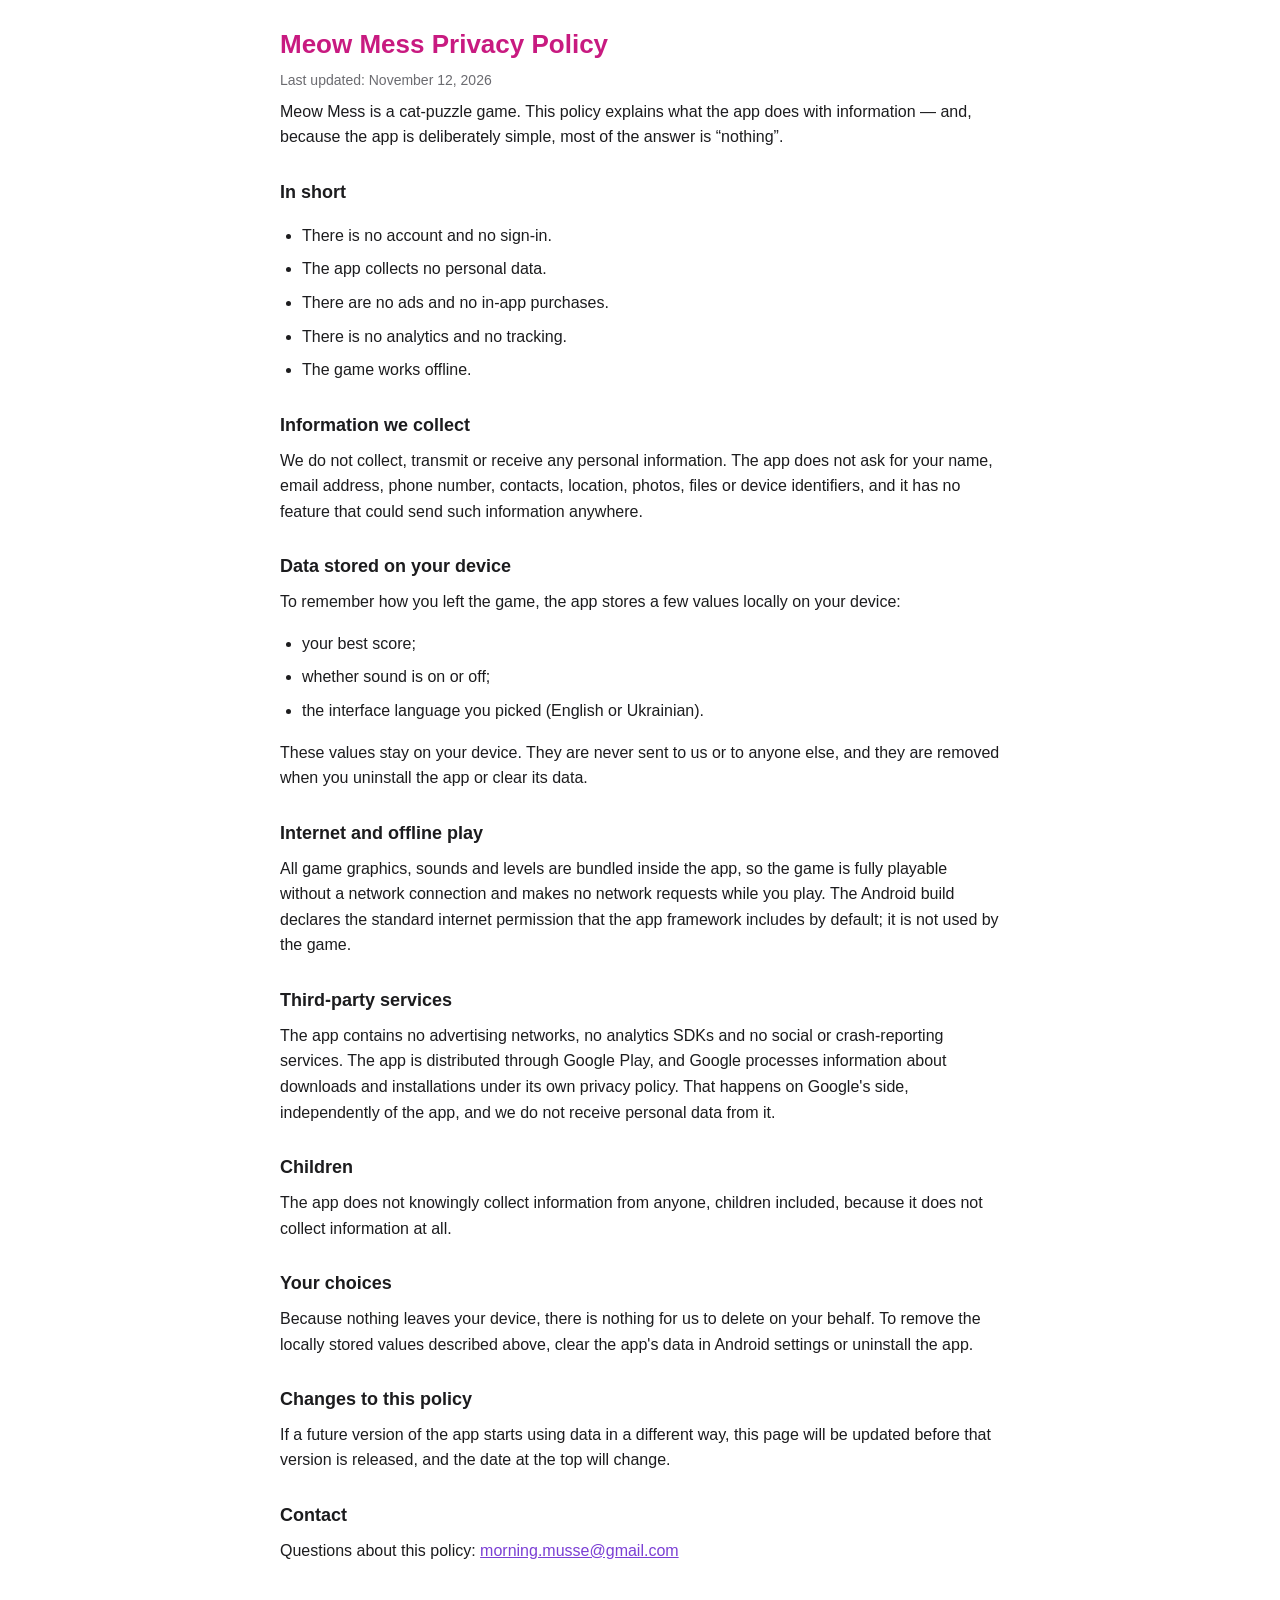
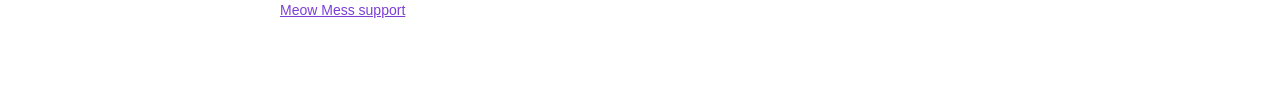
==== privacy/index.html @ 65a63d8a "Add Meow Mess support and privacy pages Static GitHub Pages site: landing page and privacy policy fo" ====
<!DOCTYPE html>
<html lang="en">
<head>
<meta charset="utf-8">
<meta name="viewport" content="width=device-width, initial-scale=1">
<title>Meow Mess Privacy Policy</title>
<meta name="description" content="Privacy Policy for the Meow Mess game: no accounts, no ads, no analytics, no personal data collection.">
<link rel="stylesheet" href="../style.css">
</head>
<body>
<main>
  <h1>Meow Mess Privacy Policy</h1>
  <p class="meta">Last updated: November 12, 2026</p>

  <p>Meow Mess is a cat-puzzle game. This policy explains what the app does with
  information — and, because the app is deliberately simple, most of the answer
  is “nothing”.</p>

  <h2>In short</h2>
  <ul>
    <li>There is no account and no sign-in.</li>
    <li>The app collects no personal data.</li>
    <li>There are no ads and no in-app purchases.</li>
    <li>There is no analytics and no tracking.</li>
    <li>The game works offline.</li>
  </ul>

  <h2>Information we collect</h2>
  <p>We do not collect, transmit or receive any personal information. The app
  does not ask for your name, email address, phone number, contacts, location,
  photos, files or device identifiers, and it has no feature that could send such
  information anywhere.</p>

  <h2>Data stored on your device</h2>
  <p>To remember how you left the game, the app stores a few values locally on
  your device:</p>
  <ul>
    <li>your best score;</li>
    <li>whether sound is on or off;</li>
    <li>the interface language you picked (English or Ukrainian).</li>
  </ul>
  <p>These values stay on your device. They are never sent to us or to anyone
  else, and they are removed when you uninstall the app or clear its data.</p>

  <h2>Internet and offline play</h2>
  <p>All game graphics, sounds and levels are bundled inside the app, so the game
  is fully playable without a network connection and makes no network requests
  while you play. The Android build declares the standard internet permission
  that the app framework includes by default; it is not used by the game.</p>

  <h2>Third-party services</h2>
  <p>The app contains no advertising networks, no analytics SDKs and no social
  or crash-reporting services. The app is distributed through Google Play, and
  Google processes information about downloads and installations under its own
  privacy policy. That happens on Google's side, independently of the app, and we
  do not receive personal data from it.</p>

  <h2>Children</h2>
  <p>The app does not knowingly collect information from anyone, children
  included, because it does not collect information at all.</p>

  <h2>Your choices</h2>
  <p>Because nothing leaves your device, there is nothing for us to delete on
  your behalf. To remove the locally stored values described above, clear the
  app's data in Android settings or uninstall the app.</p>

  <h2>Changes to this policy</h2>
  <p>If a future version of the app starts using data in a different way, this
  page will be updated before that version is released, and the date at the top
  will change.</p>

  <h2>Contact</h2>
  <p>Questions about this policy:
  <a href="mailto:morning.musse@gmail.com">morning.musse@gmail.com</a></p>

  <footer>
    <p><a href="../index.html">Meow Mess support</a></p>
  </footer>
</main>
</body>
</html>
---- style.css ----
:root { color-scheme: light; }
* { box-sizing: border-box; }
body {
  margin: 0;
  padding: 28px 20px 56px;
  background: #ffffff;
  color: #1c1c1e;
  font-family: -apple-system, BlinkMacSystemFont, "Segoe UI", Roboto, Arial, sans-serif;
  font-size: 16px;
  line-height: 1.6;
}
main { max-width: 720px; margin: 0 auto; }
h1 { font-size: 26px; line-height: 1.25; margin: 0 0 6px; color: #c81a80; }
h2 { font-size: 18px; margin: 28px 0 8px; }
p, li { margin: 8px 0; }
ul, ol { padding-left: 22px; }
a { color: #7b3fd4; }
.lead { color: #3c3c43; }
.meta { color: #6b6b70; font-size: 14px; }
.cards { list-style: none; padding: 0; margin: 22px 0 0; display: grid; gap: 12px; }
.cards a {
  display: block;
  padding: 14px 16px;
  border: 1px solid #f0dcec;
  border-radius: 12px;
  text-decoration: none;
  font-weight: 600;
}
.cards a:hover { background: #fdf2f8; }
footer { margin-top: 36px; color: #6b6b70; font-size: 14px; }
@media (max-width: 480px) {
  body { padding: 20px 16px 44px; }
  h1 { font-size: 22px; }
}
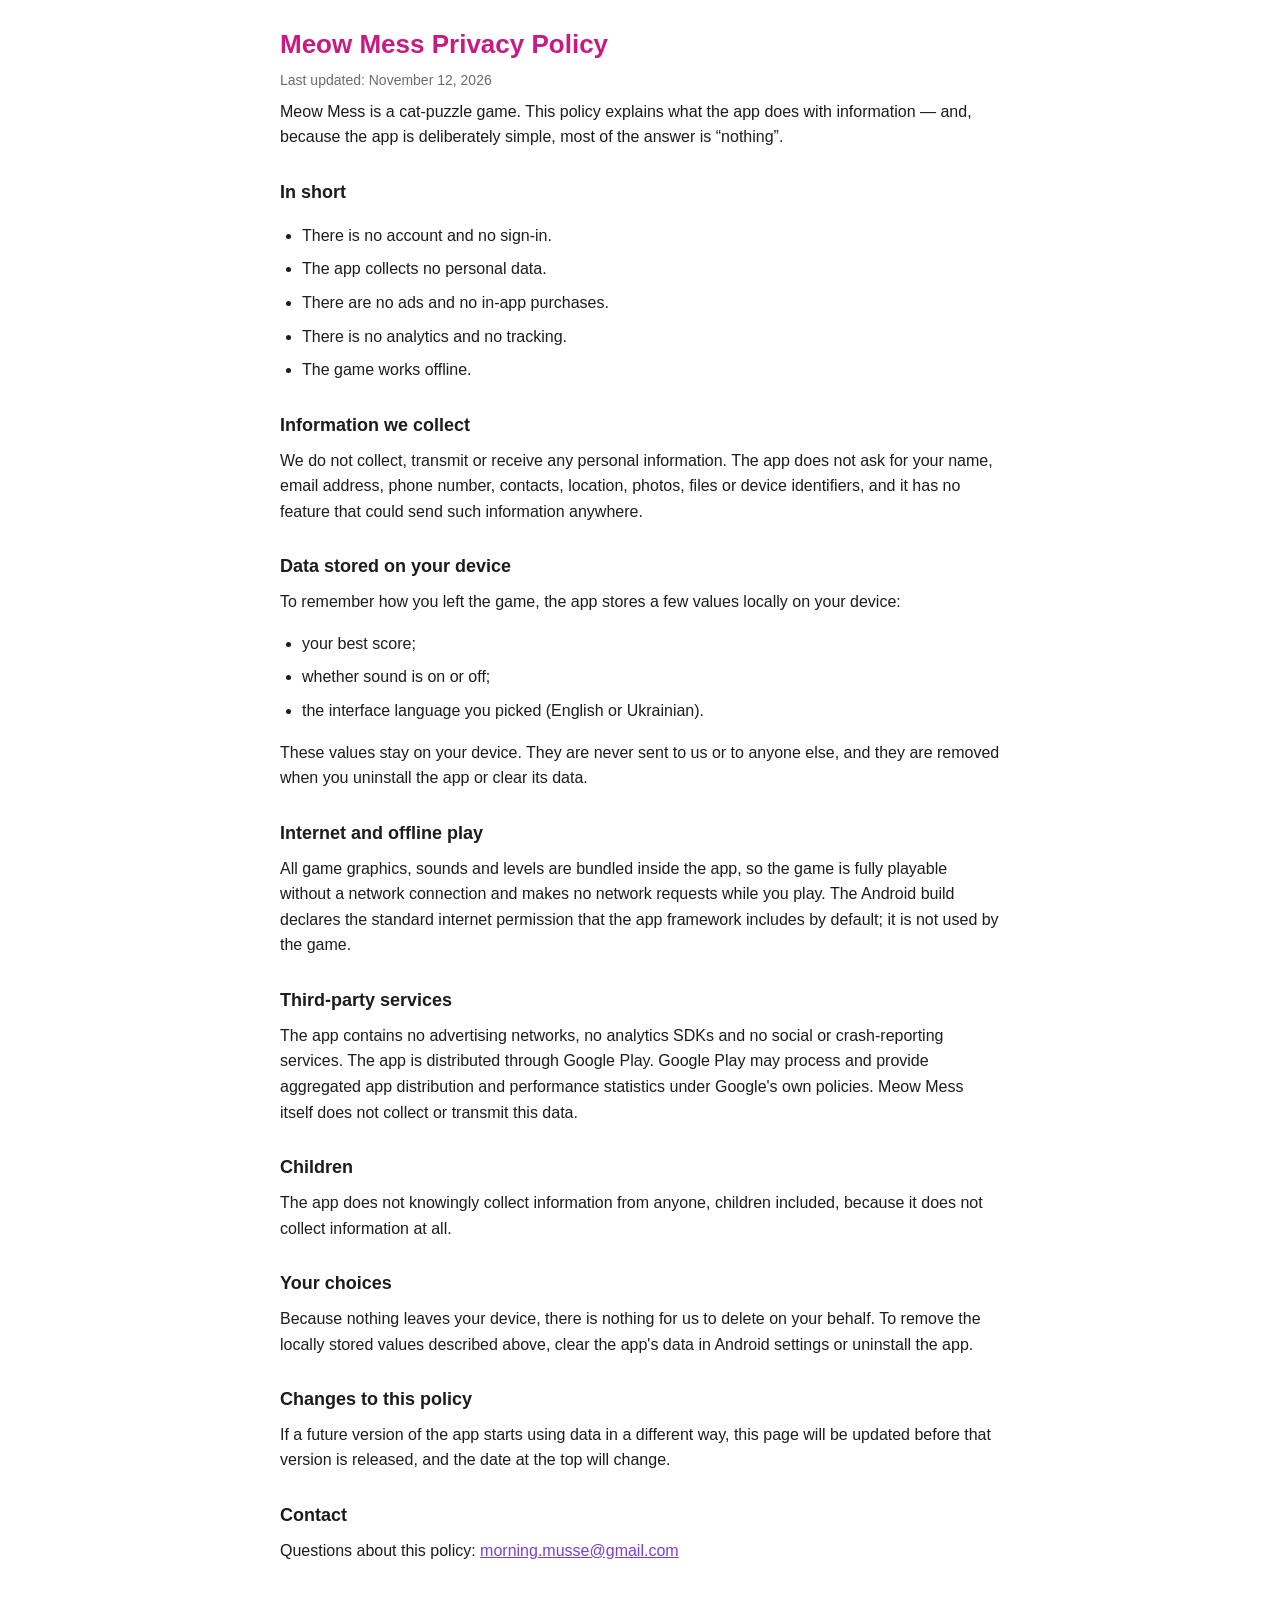
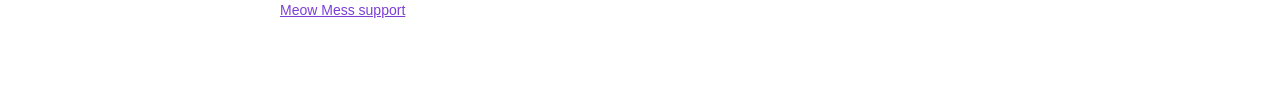
==== commit 8397ce8d: "Clarify Google Play statistics wording in the privacy policy Replaces the claim that we do not recei" ====
--- a/privacy/index.html
+++ b/privacy/index.html
@@ -50,10 +50,10 @@
 
   <h2>Third-party services</h2>
   <p>The app contains no advertising networks, no analytics SDKs and no social
-  or crash-reporting services. The app is distributed through Google Play, and
-  Google processes information about downloads and installations under its own
-  privacy policy. That happens on Google's side, independently of the app, and we
-  do not receive personal data from it.</p>
+  or crash-reporting services. The app is distributed through Google Play.
+  Google Play may process and provide aggregated app distribution and
+  performance statistics under Google's own policies. Meow Mess itself does not
+  collect or transmit this data.</p>
 
   <h2>Children</h2>
   <p>The app does not knowingly collect information from anyone, children
